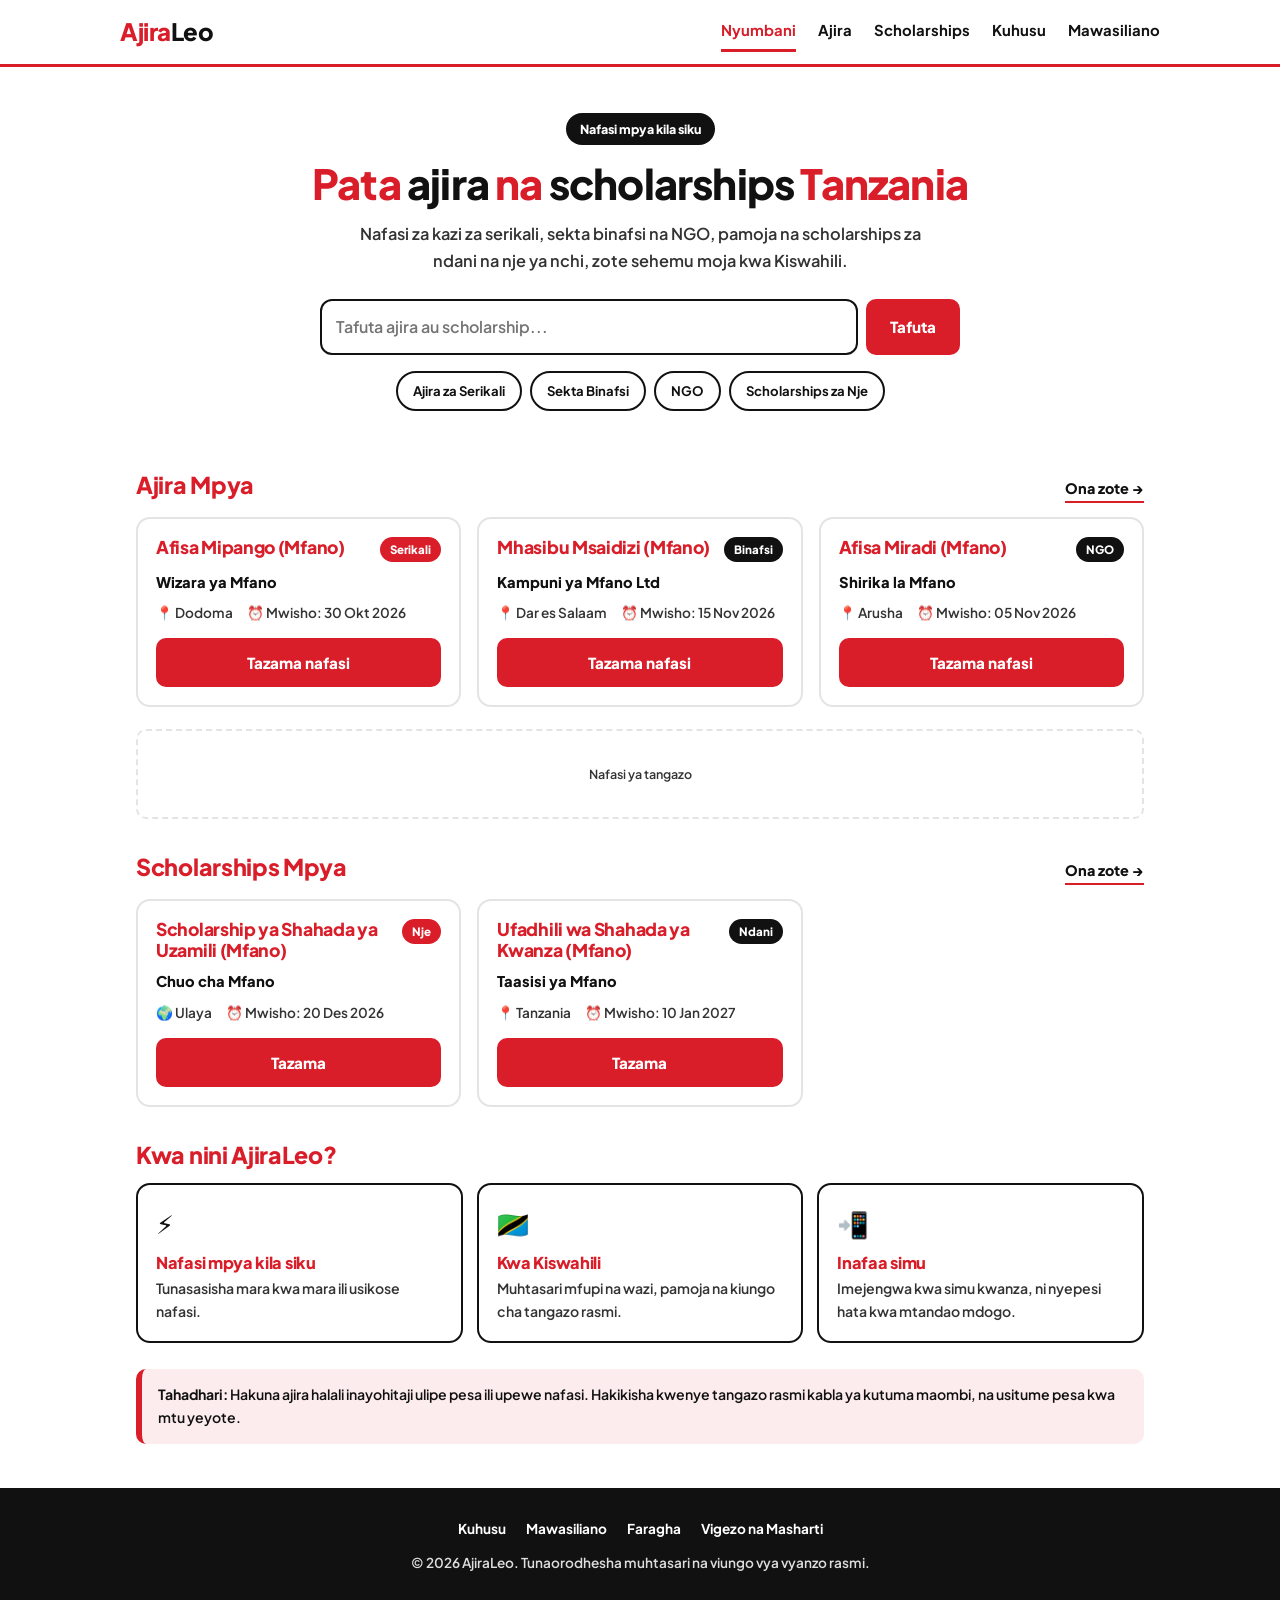
==== index.html @ f8494330 "Design na ukurasa wa mwanzo" ====
<!DOCTYPE html>
<html lang="sw">
<head>
  <meta charset="UTF-8">
  <meta name="viewport" content="width=device-width, initial-scale=1.0">
  <title>AjiraLeo | Ajira na Scholarships Tanzania</title>
  <meta name="description" content="Pata nafasi mpya za ajira na scholarships Tanzania kila siku. Ajira za serikali, sekta binafsi, NGO na scholarships za ndani na nje ya nchi.">
  <meta name="theme-color" content="#D91E2A">
  <link rel="icon" href="favicon.svg" type="image/svg+xml">
  <link rel="preconnect" href="https://fonts.googleapis.com">
  <link rel="preconnect" href="https://fonts.gstatic.com" crossorigin>
  <link href="https://fonts.googleapis.com/css2?family=Plus+Jakarta+Sans:wght@400;500;600;700;800&display=swap" rel="stylesheet">
  <link rel="stylesheet" href="css/style.css">
  <link rel="stylesheet" href="css/home.css">
  <link rel="stylesheet" href="css/responsive.css">
</head>
<body class="aj-has-bn">

  <!-- Header -->
  <header class="aj-header">
    <div class="aj-container aj-header-inner">
      <a class="aj-logo" href="index.html">Ajira<span>Leo</span></a>
      <button class="aj-menu-btn" type="button" aria-label="Fungua menyu" aria-expanded="false">☰</button>
      <nav class="aj-nav">
        <a href="index.html">Nyumbani</a>
        <a href="ajira.html">Ajira</a>
        <a href="scholarships.html">Scholarships</a>
        <a href="kuhusu.html">Kuhusu</a>
        <a href="mawasiliano.html">Mawasiliano</a>
      </nav>
    </div>
  </header>

  <!-- Hero -->
  <section class="aj-hero">
    <div class="aj-container">
      <span class="aj-pill">Nafasi mpya kila siku</span>
      <h1>Pata <span>ajira</span> na <span>scholarships</span> Tanzania</h1>
      <p>Nafasi za kazi za serikali, sekta binafsi na NGO, pamoja na scholarships za ndani na nje ya nchi, zote sehemu moja kwa Kiswahili.</p>

      <form class="aj-search" action="ajira.html" method="get">
        <input class="aj-input" type="search" name="q" placeholder="Tafuta ajira au scholarship..." aria-label="Tafuta">
        <button class="aj-btn" type="submit">Tafuta</button>
      </form>

      <div class="aj-chips">
        <a class="aj-chip" href="ajira.html?aina=serikali">Ajira za Serikali</a>
        <a class="aj-chip" href="ajira.html?aina=binafsi">Sekta Binafsi</a>
        <a class="aj-chip" href="ajira.html?aina=ngo">NGO</a>
        <a class="aj-chip" href="scholarships.html?aina=nje">Scholarships za Nje</a>
      </div>
    </div>
  </section>

  <main class="aj-container">

    <!-- Ajira mpya (kadi za mfano, zitabadilishwa na data halisi hatua ya 3) -->
    <div class="aj-section-head">
      <h2>Ajira Mpya</h2>
      <a href="ajira.html">Ona zote →</a>
    </div>
    <div class="aj-grid" id="aj-latest-jobs">
      <article class="aj-job">
        <div class="aj-job-top">
          <h3>Afisa Mipango (Mfano)</h3>
          <span class="aj-badge aj-badge-red">Serikali</span>
        </div>
        <p class="aj-job-org">Wizara ya Mfano</p>
        <div class="aj-meta"><span>📍 Dodoma</span><span>⏰ Mwisho: 30 Okt 2026</span></div>
        <a class="aj-btn" href="nafasi.html?id=1">Tazama nafasi</a>
      </article>
      <article class="aj-job">
        <div class="aj-job-top">
          <h3>Mhasibu Msaidizi (Mfano)</h3>
          <span class="aj-badge">Binafsi</span>
        </div>
        <p class="aj-job-org">Kampuni ya Mfano Ltd</p>
        <div class="aj-meta"><span>📍 Dar es Salaam</span><span>⏰ Mwisho: 15 Nov 2026</span></div>
        <a class="aj-btn" href="nafasi.html?id=2">Tazama nafasi</a>
      </article>
      <article class="aj-job">
        <div class="aj-job-top">
          <h3>Afisa Miradi (Mfano)</h3>
          <span class="aj-badge">NGO</span>
        </div>
        <p class="aj-job-org">Shirika la Mfano</p>
        <div class="aj-meta"><span>📍 Arusha</span><span>⏰ Mwisho: 05 Nov 2026</span></div>
        <a class="aj-btn" href="nafasi.html?id=3">Tazama nafasi</a>
      </article>
    </div>

    <div class="aj-ad">Nafasi ya tangazo</div>

    <!-- Scholarships mpya (mfano) -->
    <div class="aj-section-head">
      <h2>Scholarships Mpya</h2>
      <a href="scholarships.html">Ona zote →</a>
    </div>
    <div class="aj-grid" id="aj-latest-scholarships">
      <article class="aj-job">
        <div class="aj-job-top">
          <h3>Scholarship ya Shahada ya Uzamili (Mfano)</h3>
          <span class="aj-badge aj-badge-red">Nje</span>
        </div>
        <p class="aj-job-org">Chuo cha Mfano</p>
        <div class="aj-meta"><span>🌍 Ulaya</span><span>⏰ Mwisho: 20 Des 2026</span></div>
        <a class="aj-btn" href="scholarships.html">Tazama</a>
      </article>
      <article class="aj-job">
        <div class="aj-job-top">
          <h3>Ufadhili wa Shahada ya Kwanza (Mfano)</h3>
          <span class="aj-badge">Ndani</span>
        </div>
        <p class="aj-job-org">Taasisi ya Mfano</p>
        <div class="aj-meta"><span>📍 Tanzania</span><span>⏰ Mwisho: 10 Jan 2027</span></div>
        <a class="aj-btn" href="scholarships.html">Tazama</a>
      </article>
    </div>

    <!-- Kwa nini AjiraLeo -->
    <div class="aj-section-head"><h2>Kwa nini AjiraLeo?</h2></div>
    <div class="aj-features">
      <div class="aj-feature">
        <div class="aj-feature-icon">⚡</div>
        <h3>Nafasi mpya kila siku</h3>
        <p>Tunasasisha mara kwa mara ili usikose nafasi.</p>
      </div>
      <div class="aj-feature">
        <div class="aj-feature-icon">🇹🇿</div>
        <h3>Kwa Kiswahili</h3>
        <p>Muhtasari mfupi na wazi, pamoja na kiungo cha tangazo rasmi.</p>
      </div>
      <div class="aj-feature">
        <div class="aj-feature-icon">📲</div>
        <h3>Inafaa simu</h3>
        <p>Imejengwa kwa simu kwanza, ni nyepesi hata kwa mtandao mdogo.</p>
      </div>
    </div>

    <div class="aj-notice">
      <strong>Tahadhari:</strong> Hakuna ajira halali inayohitaji ulipe pesa ili upewe nafasi. Hakikisha kwenye tangazo rasmi kabla ya kutuma maombi, na usitume pesa kwa mtu yeyote.
    </div>

  </main>

  <!-- Footer -->
  <footer class="aj-footer">
    <div class="aj-container">
      <div class="aj-footer-links">
        <a href="kuhusu.html">Kuhusu</a>
        <a href="mawasiliano.html">Mawasiliano</a>
        <a href="faragha.html">Faragha</a>
        <a href="vigezo.html">Vigezo na Masharti</a>
      </div>
      <p>© <span id="aj-year">2026</span> AjiraLeo. Tunaorodhesha muhtasari na viungo vya vyanzo rasmi.</p>
    </div>
  </footer>

  <!-- Bottom navigation (simu tu) -->
  <nav class="aj-bottom-nav" aria-label="Menyu ya chini">
    <a href="index.html" class="aj-bn-item">
      <svg viewBox="0 0 24 24" fill="none" stroke="currentColor" stroke-width="2" stroke-linecap="round" stroke-linejoin="round"><path d="M3 11l9-8 9 8"/><path d="M5 10v10h5v-6h4v6h5V10"/></svg>
      <span>Nyumbani</span>
    </a>
    <a href="ajira.html" class="aj-bn-item">
      <svg viewBox="0 0 24 24" fill="none" stroke="currentColor" stroke-width="2" stroke-linecap="round" stroke-linejoin="round"><rect x="3" y="7" width="18" height="13" rx="2"/><path d="M8 7V5a2 2 0 0 1 2-2h4a2 2 0 0 1 2 2v2"/><path d="M3 13h18"/></svg>
      <span>Ajira</span>
    </a>
    <a href="scholarships.html" class="aj-bn-item">
      <svg viewBox="0 0 24 24" fill="none" stroke="currentColor" stroke-width="2" stroke-linecap="round" stroke-linejoin="round"><path d="M2 9l10-5 10 5-10 5z"/><path d="M6 11v5c0 1.5 3 3 6 3s6-1.5 6-3v-5"/></svg>
      <span>Scholarships</span>
    </a>
    <a href="mawasiliano.html" class="aj-bn-item">
      <svg viewBox="0 0 24 24" fill="none" stroke="currentColor" stroke-width="2" stroke-linecap="round" stroke-linejoin="round"><rect x="3" y="5" width="18" height="14" rx="2"/><path d="M3 7l9 6 9-6"/></svg>
      <span>Mawasiliano</span>
    </a>
  </nav>

  <script src="js/main.js"></script>
</body>
</html>
---- css/style.css ----
/* ==========================================================
   AjiraLeo — style.css (kamili)
   ========================================================== */
:root {
  --aj-red: #D91E2A;
  --aj-red-dark: #B01520;
  --aj-red-soft: #FDECEE;
  --aj-black: #111111;
  --aj-text: #111111;
  --aj-text-2: #333333;
  --aj-bg: #FFFFFF;
  --aj-gray: #F5F5F5;
  --aj-border: #E4E4E4;
  --aj-radius: 14px;
  --aj-shadow: 0 4px 16px rgba(0, 0, 0, 0.07);
}

*, *::before, *::after { box-sizing: border-box; margin: 0; padding: 0; }
html { scroll-behavior: smooth; }

body {
  font-family: 'Plus Jakarta Sans', system-ui, -apple-system, 'Segoe UI', sans-serif;
  background: var(--aj-bg);
  color: var(--aj-text);
  font-weight: 600;
  line-height: 1.65;
  -webkit-text-size-adjust: 100%;
}

img { max-width: 100%; display: block; }
a { color: var(--aj-red); text-decoration: none; }
a:hover { color: var(--aj-red-dark); }
h1, h2, h3 { color: var(--aj-red); font-weight: 800; line-height: 1.2; letter-spacing: -0.3px; }
p { color: var(--aj-text); }

.aj-container { max-width: 1040px; margin: 0 auto; padding: 0 16px; }
.aj-hidden { display: none; }

/* ---------- Header ---------- */
.aj-header { background: #fff; border-bottom: 3px solid var(--aj-red); position: sticky; top: 0; z-index: 40; }
.aj-header-inner { display: flex; justify-content: space-between; align-items: center; padding: 12px 0; }
.aj-logo { font-weight: 800; font-size: 1.5rem; color: var(--aj-red); letter-spacing: -0.5px; }
.aj-logo span { color: var(--aj-black); }
.aj-logo:hover { color: var(--aj-red); }

.aj-nav { display: flex; gap: 22px; }
.aj-nav a {
  color: var(--aj-black); font-size: 0.93rem; font-weight: 700;
  padding: 6px 0; border-bottom: 3px solid transparent;
}
.aj-nav a:hover, .aj-nav a.aj-active { color: var(--aj-red); border-bottom-color: var(--aj-red); }

.aj-menu-btn {
  display: none; background: #fff; border: 2px solid var(--aj-black); color: var(--aj-black);
  font: inherit; font-size: 1.2rem; line-height: 1; padding: 6px 12px; border-radius: 10px; cursor: pointer;
}

/* ---------- Breadcrumb na kichwa cha ukurasa ---------- */
.aj-breadcrumb { padding: 14px 0 0; font-size: 0.82rem; color: var(--aj-text-2); }
.aj-breadcrumb a { color: var(--aj-text-2); }
.aj-breadcrumb a:hover { color: var(--aj-red); }
.aj-page-head { padding: 22px 0 10px; }
.aj-page-head h1 { font-size: 2rem; }
.aj-page-head p { margin-top: 8px; color: var(--aj-text-2); }

/* ---------- Vitufe ---------- */
.aj-btn {
  display: inline-block; padding: 12px 22px; font: inherit; font-weight: 800; font-size: 0.95rem;
  text-align: center; cursor: pointer;
  background: var(--aj-red); color: #fff; border: 2px solid var(--aj-red); border-radius: 10px;
}
.aj-btn:hover { background: var(--aj-red-dark); border-color: var(--aj-red-dark); color: #fff; }
.aj-btn-dark { background: var(--aj-black); border-color: var(--aj-black); }
.aj-btn-dark:hover { background: #333; border-color: #333; }
.aj-btn-outline { background: #fff; color: var(--aj-red); }
.aj-btn-outline:hover { background: var(--aj-red); color: #fff; }

/* ---------- Kadi ---------- */
.aj-card {
  background: #fff; border: 2px solid var(--aj-border); border-radius: var(--aj-radius);
  padding: 22px; margin-bottom: 20px;
}
.aj-card h2 { font-size: 1.25rem; margin-bottom: 10px; }
.aj-card h3 { font-size: 1.05rem; margin: 16px 0 6px; }
.aj-card p { margin-bottom: 10px; }
.aj-card ul, .aj-card ol { margin: 0 0 12px 20px; }

/* ---------- Sehemu na vichwa ---------- */
.aj-section-head { display: flex; justify-content: space-between; align-items: baseline; gap: 12px; margin: 34px 0 14px; }
.aj-section-head h2 { font-size: 1.45rem; }
.aj-section-head a { font-size: 0.9rem; font-weight: 800; color: var(--aj-black); border-bottom: 2px solid var(--aj-red); }
.aj-section-head a:hover { color: var(--aj-red); }

.aj-grid { display: grid; grid-template-columns: repeat(auto-fill, minmax(290px, 1fr)); gap: 16px; }

/* ---------- Kadi ya nafasi ---------- */
.aj-job {
  background: #fff; border: 2px solid var(--aj-border); border-radius: var(--aj-radius);
  padding: 18px; display: flex; flex-direction: column; gap: 8px;
}
.aj-job:hover { border-color: var(--aj-red); box-shadow: var(--aj-shadow); }
.aj-job-top { display: flex; justify-content: space-between; align-items: flex-start; gap: 10px; }
.aj-job h3 { font-size: 1.1rem; margin: 0; }
.aj-job-org { font-weight: 800; color: var(--aj-black); font-size: 0.92rem; }
.aj-meta { display: flex; flex-wrap: wrap; gap: 6px 14px; font-size: 0.85rem; color: var(--aj-text-2); }
.aj-job .aj-btn { margin-top: 6px; padding: 10px 18px; }

.aj-badge {
  display: inline-block; white-space: nowrap; font-size: 0.72rem; font-weight: 800;
  padding: 3px 10px; border-radius: 999px; background: var(--aj-black); color: #fff;
}
.aj-badge-red { background: var(--aj-red); }

/* ---------- Tafuta na vichujio ---------- */
.aj-search { display: flex; gap: 8px; }
.aj-input, .aj-select, .aj-textarea {
  width: 100%; padding: 13px 14px; font: inherit; font-size: 1rem; font-weight: 600;
  border: 2px solid var(--aj-black); border-radius: 12px; background: #fff; color: var(--aj-text);
}
.aj-input:focus, .aj-select:focus, .aj-textarea:focus { outline: none; border-color: var(--aj-red); box-shadow: 0 0 0 3px rgba(217, 30, 42, 0.15); }
.aj-textarea { min-height: 140px; resize: vertical; }
.aj-field { margin-bottom: 16px; }
.aj-label { display: block; font-weight: 800; font-size: 0.9rem; margin-bottom: 6px; }

.aj-chips { display: flex; flex-wrap: wrap; gap: 8px; }
.aj-chip {
  padding: 7px 15px; border: 2px solid var(--aj-black); border-radius: 999px;
  color: var(--aj-black); background: #fff; font-size: 0.82rem; font-weight: 700;
}
.aj-chip:hover, .aj-chip.aj-chip-on { background: var(--aj-red); border-color: var(--aj-red); color: #fff; }

/* ---------- Taarifa, tangazo, tupu ---------- */
.aj-notice {
  background: var(--aj-red-soft); border-left: 6px solid var(--aj-red);
  border-radius: 10px; padding: 14px 16px; font-size: 0.88rem; margin: 26px 0;
}
.aj-ad {
  min-height: 90px; margin: 22px 0; border: 2px dashed var(--aj-border); border-radius: 10px;
  display: flex; align-items: center; justify-content: center; color: var(--aj-text-2); font-size: 0.78rem;
}
.aj-empty { text-align: center; padding: 34px 16px; border: 2px dashed var(--aj-border); border-radius: var(--aj-radius); }

/* ---------- Footer ---------- */
.aj-footer { background: var(--aj-black); color: #fff; padding: 30px 0; margin-top: 44px; font-size: 0.85rem; text-align: center; }
.aj-footer p { color: #ddd; }
.aj-footer-links { display: flex; flex-wrap: wrap; justify-content: center; gap: 8px 20px; margin-bottom: 12px; }
.aj-footer a { color: #fff; font-weight: 700; }
.aj-footer a:hover { color: var(--aj-red); }
---- css/home.css ----
/* ==========================================================
   AjiraLeo — home.css (index.html pekee)
   ========================================================== */
.aj-hero { padding: 46px 0 26px; text-align: center; }
.aj-pill {
  display: inline-block; background: var(--aj-black); color: #fff;
  font-size: 0.78rem; font-weight: 800; padding: 6px 14px; border-radius: 999px; margin-bottom: 16px;
}
.aj-hero h1 { font-size: 2.6rem; line-height: 1.1; letter-spacing: -0.8px; }
.aj-hero h1 span { color: var(--aj-black); }
.aj-hero p { max-width: 580px; margin: 14px auto 0; font-size: 1.02rem; color: var(--aj-text-2); }

.aj-hero .aj-search { max-width: 640px; margin: 24px auto 0; }
.aj-hero .aj-chips { justify-content: center; margin-top: 16px; }

.aj-features { display: grid; grid-template-columns: repeat(auto-fit, minmax(220px, 1fr)); gap: 14px; margin-top: 8px; }
.aj-feature { border: 2px solid var(--aj-black); border-radius: var(--aj-radius); padding: 18px; background: #fff; }
.aj-feature-icon { font-size: 1.6rem; }
.aj-feature h3 { font-size: 1.02rem; margin: 8px 0 4px; }
.aj-feature p { font-size: 0.88rem; color: var(--aj-text-2); }

@media (max-width: 480px) {
  .aj-hero h1 { font-size: 1.9rem; }
  .aj-hero p { font-size: 0.95rem; }
}
---- css/responsive.css ----
/* ==========================================================
   AjiraLeo — responsive.css (kamili)
   Pakia BAADA ya style.css na home.css
   ========================================================== */
html, body { max-width: 100%; overflow-x: hidden; }
a, button { -webkit-tap-highlight-color: transparent; }

/* Bottom nav hufichwa kwenye skrini kubwa */
.aj-bottom-nav { display: none; }

@media (max-width: 768px) {
  .aj-container { padding: 0 14px; }
  .aj-page-head h1 { font-size: 1.6rem; }
  .aj-card { padding: 18px; }
  .aj-grid { grid-template-columns: 1fr; }
  .aj-input, .aj-select, .aj-textarea { font-size: 16px; min-height: 50px; }
  .aj-section-head h2 { font-size: 1.25rem; }

  /* Menyu ya juu (kitufe cha ☰) */
  .aj-menu-btn { display: block; }
  .aj-nav {
    display: none; position: absolute; top: 100%; left: 0; right: 0; z-index: 45;
    flex-direction: column; gap: 0; background: #fff;
    border-bottom: 3px solid var(--aj-red); padding: 6px 16px 12px;
    box-shadow: 0 10px 22px rgba(0, 0, 0, 0.10);
  }
  .aj-nav.aj-open { display: flex; }
  .aj-nav a { padding: 13px 0; border-bottom: 1px solid var(--aj-border); }
  .aj-nav a:hover, .aj-nav a.aj-active { border-bottom-color: var(--aj-border); }

  /* Utafutaji wa ukurasa wa mwanzo */
  .aj-hero { padding: 30px 0 20px; }
  .aj-search { flex-direction: column; }
  .aj-search .aj-btn { width: 100%; min-height: 50px; }

  /* Bottom navigation (icons chini) */
  .aj-bottom-nav {
    display: flex; justify-content: space-around;
    position: fixed; left: 0; right: 0; bottom: 0; z-index: 50;
    background: #fff; border-top: 3px solid var(--aj-red);
    box-shadow: 0 -6px 20px rgba(0, 0, 0, 0.10);
    padding: 6px 6px calc(6px + env(safe-area-inset-bottom, 0px));
  }
  .aj-bn-item {
    flex: 1; display: flex; flex-direction: column; align-items: center; gap: 3px;
    min-height: 54px; padding: 7px 2px; border-radius: 14px;
    color: var(--aj-black); font-size: 0.7rem; font-weight: 800;
  }
  .aj-bn-item svg { width: 24px; height: 24px; }
  .aj-bn-item:hover { color: var(--aj-black); }
  .aj-bn-item:active { background: var(--aj-red-soft); }
  .aj-bn-item.aj-bn-active { color: var(--aj-red); background: var(--aj-red-soft); }

  body.aj-has-bn .aj-footer { padding-bottom: calc(96px + env(safe-area-inset-bottom, 0px)); }
}

@media (max-width: 380px) {
  .aj-logo { font-size: 1.25rem; }
  .aj-bn-item { font-size: 0.64rem; }
}

@media (prefers-reduced-motion: reduce) {
  html { scroll-behavior: auto; }
  * { transition: none !important; }
}
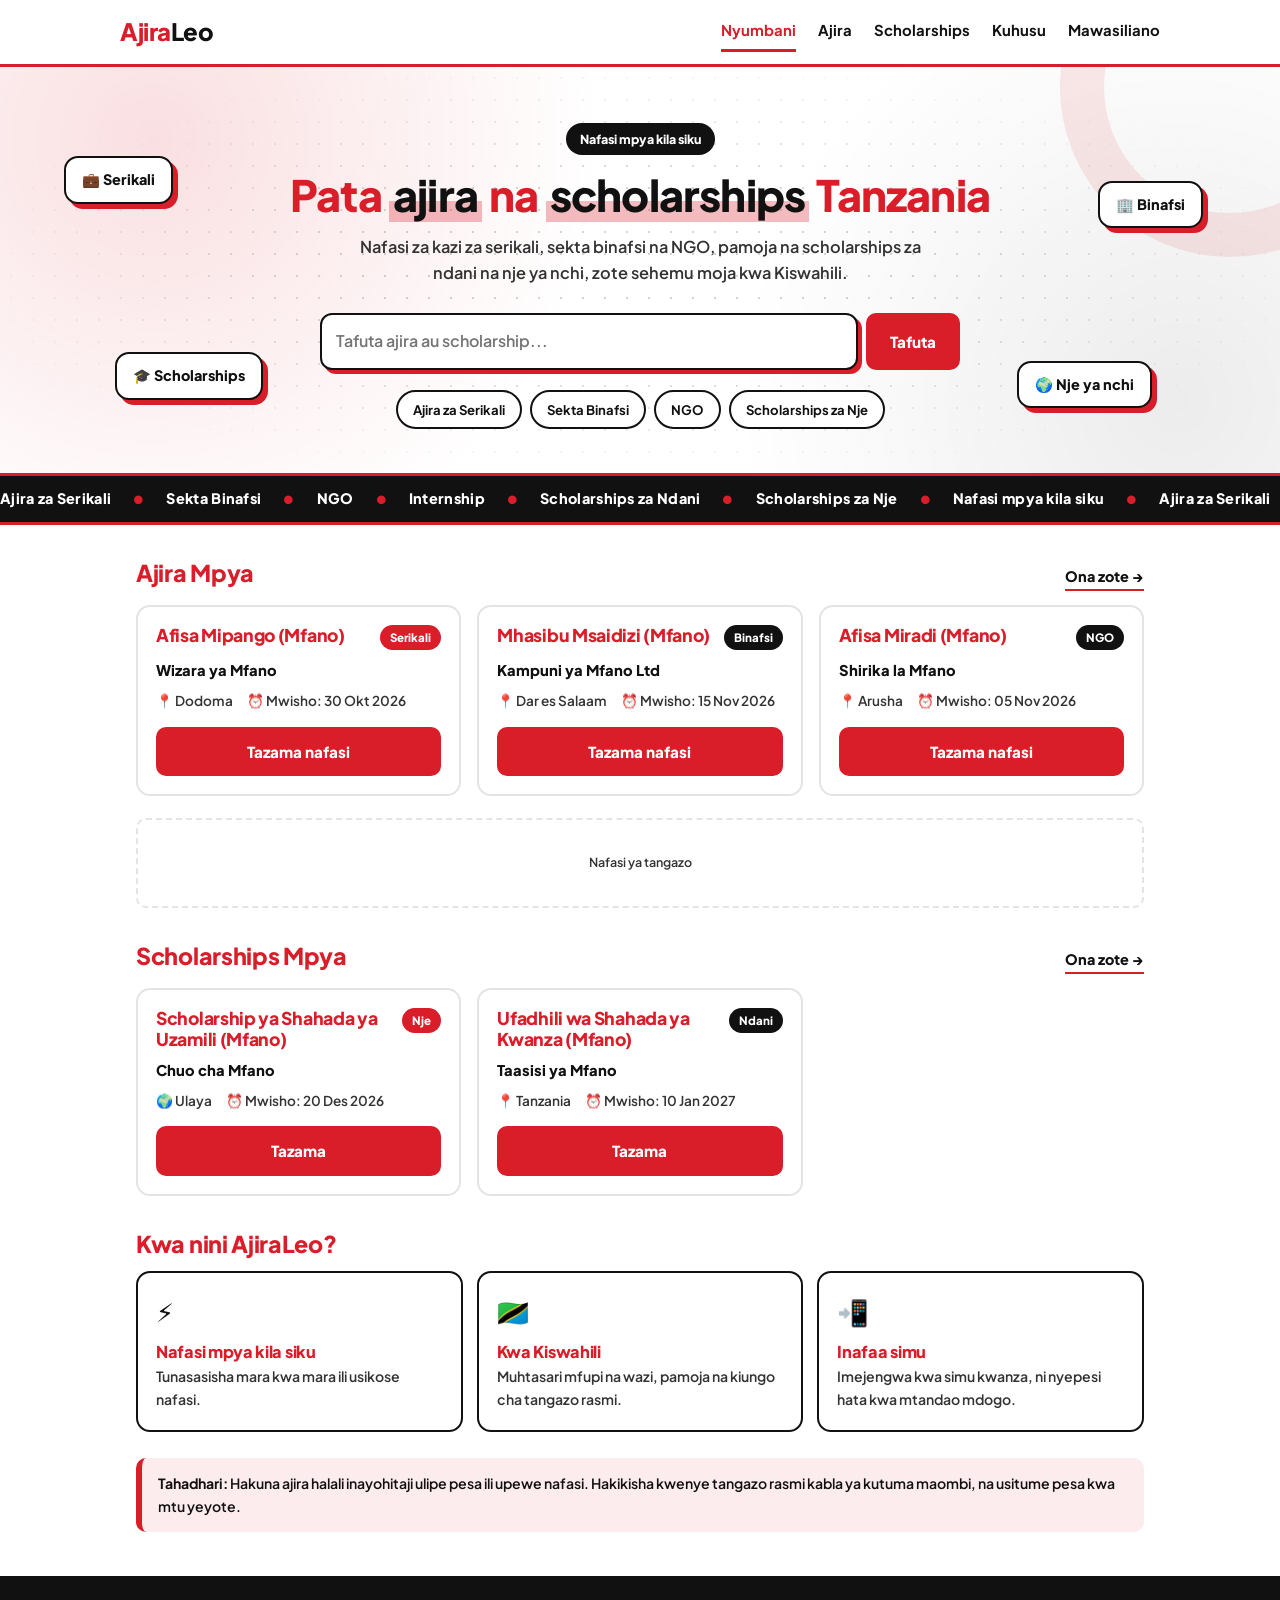
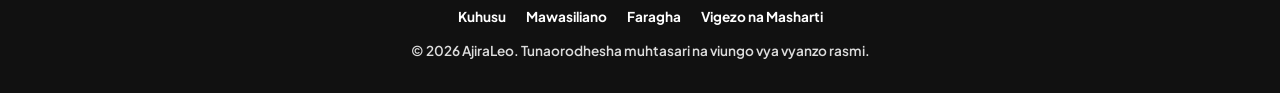
==== commit 44ea7f80: "Ongeza hero.css na hero mpya" ====
--- a/index.html
+++ b/index.html
@@ -12,6 +12,7 @@
   <link href="https://fonts.googleapis.com/css2?family=Plus+Jakarta+Sans:wght@400;500;600;700;800&display=swap" rel="stylesheet">
   <link rel="stylesheet" href="css/style.css">
   <link rel="stylesheet" href="css/home.css">
+  <link rel="stylesheet" href="css/hero.css">
   <link rel="stylesheet" href="css/responsive.css">
 </head>
 <body class="aj-has-bn">
@@ -33,6 +34,11 @@
 
   <!-- Hero -->
   <section class="aj-hero">
+    <span class="aj-float aj-float-1">💼 Serikali</span>
+    <span class="aj-float aj-float-2">🎓 Scholarships</span>
+    <span class="aj-float aj-float-3">🏢 Binafsi</span>
+    <span class="aj-float aj-float-4">🌍 Nje ya nchi</span>
+
     <div class="aj-container">
       <span class="aj-pill">Nafasi mpya kila siku</span>
       <h1>Pata <span>ajira</span> na <span>scholarships</span> Tanzania</h1>
@@ -51,6 +57,30 @@
       </div>
     </div>
   </section>
+
+  <!-- Mstari unaotembea -->
+  <div class="aj-marquee" aria-hidden="true">
+    <div class="aj-marquee-track">
+      <div class="aj-marquee-group">
+        <span>Ajira za Serikali</span><span class="aj-dot">●</span>
+        <span>Sekta Binafsi</span><span class="aj-dot">●</span>
+        <span>NGO</span><span class="aj-dot">●</span>
+        <span>Internship</span><span class="aj-dot">●</span>
+        <span>Scholarships za Ndani</span><span class="aj-dot">●</span>
+        <span>Scholarships za Nje</span><span class="aj-dot">●</span>
+        <span>Nafasi mpya kila siku</span><span class="aj-dot">●</span>
+      </div>
+      <div class="aj-marquee-group">
+        <span>Ajira za Serikali</span><span class="aj-dot">●</span>
+        <span>Sekta Binafsi</span><span class="aj-dot">●</span>
+        <span>NGO</span><span class="aj-dot">●</span>
+        <span>Internship</span><span class="aj-dot">●</span>
+        <span>Scholarships za Ndani</span><span class="aj-dot">●</span>
+        <span>Scholarships za Nje</span><span class="aj-dot">●</span>
+        <span>Nafasi mpya kila siku</span><span class="aj-dot">●</span>
+      </div>
+    </div>
+  </div>
 
   <main class="aj-container">
 
--- a/css/home.css
+++ b/css/home.css
@@ -1,25 +1,8 @@
 /* ==========================================================
-   AjiraLeo — home.css (index.html pekee)
+   AjiraLeo — home.css (sehemu za index.html nje ya hero)
    ========================================================== */
-.aj-hero { padding: 46px 0 26px; text-align: center; }
-.aj-pill {
-  display: inline-block; background: var(--aj-black); color: #fff;
-  font-size: 0.78rem; font-weight: 800; padding: 6px 14px; border-radius: 999px; margin-bottom: 16px;
-}
-.aj-hero h1 { font-size: 2.6rem; line-height: 1.1; letter-spacing: -0.8px; }
-.aj-hero h1 span { color: var(--aj-black); }
-.aj-hero p { max-width: 580px; margin: 14px auto 0; font-size: 1.02rem; color: var(--aj-text-2); }
-
-.aj-hero .aj-search { max-width: 640px; margin: 24px auto 0; }
-.aj-hero .aj-chips { justify-content: center; margin-top: 16px; }
-
 .aj-features { display: grid; grid-template-columns: repeat(auto-fit, minmax(220px, 1fr)); gap: 14px; margin-top: 8px; }
 .aj-feature { border: 2px solid var(--aj-black); border-radius: var(--aj-radius); padding: 18px; background: #fff; }
 .aj-feature-icon { font-size: 1.6rem; }
 .aj-feature h3 { font-size: 1.02rem; margin: 8px 0 4px; }
-.aj-feature p { font-size: 0.88rem; color: var(--aj-text-2); }
-
-@media (max-width: 480px) {
-  .aj-hero h1 { font-size: 1.9rem; }
-  .aj-hero p { font-size: 0.95rem; }
-}+.aj-feature p { font-size: 0.88rem; color: var(--aj-text-2); }
--- a/css/hero.css
+++ b/css/hero.css
@@ -0,0 +1,90 @@
+/* ==========================================================
+   AjiraLeo — hero.css (hero ya index.html + mstari unaotembea)
+   ========================================================== */
+
+/* ---------- Hero ---------- */
+.aj-hero {
+  position: relative; isolation: isolate; overflow: hidden;
+  padding: 56px 0 44px; text-align: center;
+  background:
+    radial-gradient(circle at 12% 18%, rgba(217, 30, 42, 0.14) 0, transparent 38%),
+    radial-gradient(circle at 92% 82%, rgba(17, 17, 17, 0.08) 0, transparent 36%),
+    #FFFFFF;
+}
+/* Muundo wa vidoti unaofifia kingoni */
+.aj-hero::before {
+  content: ''; position: absolute; inset: 0; z-index: -1;
+  background-image: radial-gradient(rgba(17, 17, 17, 0.18) 1.3px, transparent 1.3px);
+  background-size: 22px 22px;
+  -webkit-mask-image: radial-gradient(ellipse at center, #000 30%, transparent 78%);
+  mask-image: radial-gradient(ellipse at center, #000 30%, transparent 78%);
+}
+/* Pete nyekundu juu kulia */
+.aj-hero::after {
+  content: ''; position: absolute; z-index: -1; top: -150px; right: -120px;
+  width: 340px; height: 340px; border-radius: 50%;
+  border: 44px solid rgba(217, 30, 42, 0.10);
+}
+.aj-hero .aj-container { position: relative; z-index: 1; }
+
+.aj-pill {
+  display: inline-block; background: var(--aj-black); color: #fff;
+  font-size: 0.78rem; font-weight: 800; padding: 6px 14px; border-radius: 999px; margin-bottom: 16px;
+}
+.aj-hero h1 { font-size: 2.7rem; line-height: 1.12; letter-spacing: -0.8px; }
+.aj-hero h1 span {
+  color: var(--aj-black); padding: 0 4px;
+  background: linear-gradient(transparent 62%, rgba(217, 30, 42, 0.30) 62%);
+  -webkit-box-decoration-break: clone; box-decoration-break: clone;
+}
+.aj-hero p { max-width: 580px; margin: 14px auto 0; font-size: 1.02rem; color: var(--aj-text-2); }
+
+.aj-hero .aj-search { max-width: 640px; margin: 26px auto 0; }
+.aj-hero .aj-search .aj-input { box-shadow: 4px 4px 0 var(--aj-red); }
+.aj-hero .aj-chips { justify-content: center; margin-top: 20px; }
+
+/* ---------- Kadi zinazoelea (skrini kubwa tu) ---------- */
+.aj-float {
+  position: absolute; z-index: 0;
+  background: #fff; color: var(--aj-black); border: 2px solid var(--aj-black);
+  border-radius: 14px; padding: 10px 16px; font-weight: 800; font-size: 0.9rem;
+  box-shadow: 5px 5px 0 var(--aj-red);
+  animation: aj-bob 5s ease-in-out infinite;
+}
+.aj-float-1 { left: 5%; top: 22%; }
+.aj-float-2 { left: 9%; bottom: 18%; animation-delay: -1.5s; }
+.aj-float-3 { right: 6%; top: 28%; animation-delay: -3s; }
+.aj-float-4 { right: 10%; bottom: 16%; animation-delay: -2s; }
+@keyframes aj-bob {
+  0%, 100% { transform: translateY(0); }
+  50% { transform: translateY(-10px); }
+}
+@media (max-width: 999px) {
+  .aj-float { display: none; }
+}
+
+/* ---------- Mstari mweusi unaotembea ---------- */
+.aj-marquee {
+  background: var(--aj-black); color: #fff; overflow: hidden;
+  border-top: 3px solid var(--aj-red); border-bottom: 3px solid var(--aj-red);
+  padding: 11px 0;
+}
+.aj-marquee-track { display: flex; width: max-content; animation: aj-scroll 30s linear infinite; }
+.aj-marquee-group { display: flex; align-items: center; gap: 22px; padding-right: 22px; flex-shrink: 0; }
+.aj-marquee-group span { font-weight: 800; font-size: 0.9rem; white-space: nowrap; letter-spacing: 0.3px; }
+.aj-marquee-group .aj-dot { color: var(--aj-red); font-size: 0.7rem; }
+@keyframes aj-scroll {
+  to { transform: translateX(-50%); }
+}
+
+/* ---------- Simu ---------- */
+@media (max-width: 480px) {
+  .aj-hero h1 { font-size: 1.95rem; }
+  .aj-hero p { font-size: 0.95rem; }
+  .aj-hero::after { width: 240px; height: 240px; border-width: 32px; top: -110px; right: -100px; }
+}
+
+/* ---------- Kupunguza mwendo kwa wanaopendelea ---------- */
+@media (prefers-reduced-motion: reduce) {
+  .aj-float, .aj-marquee-track { animation: none; }
+}
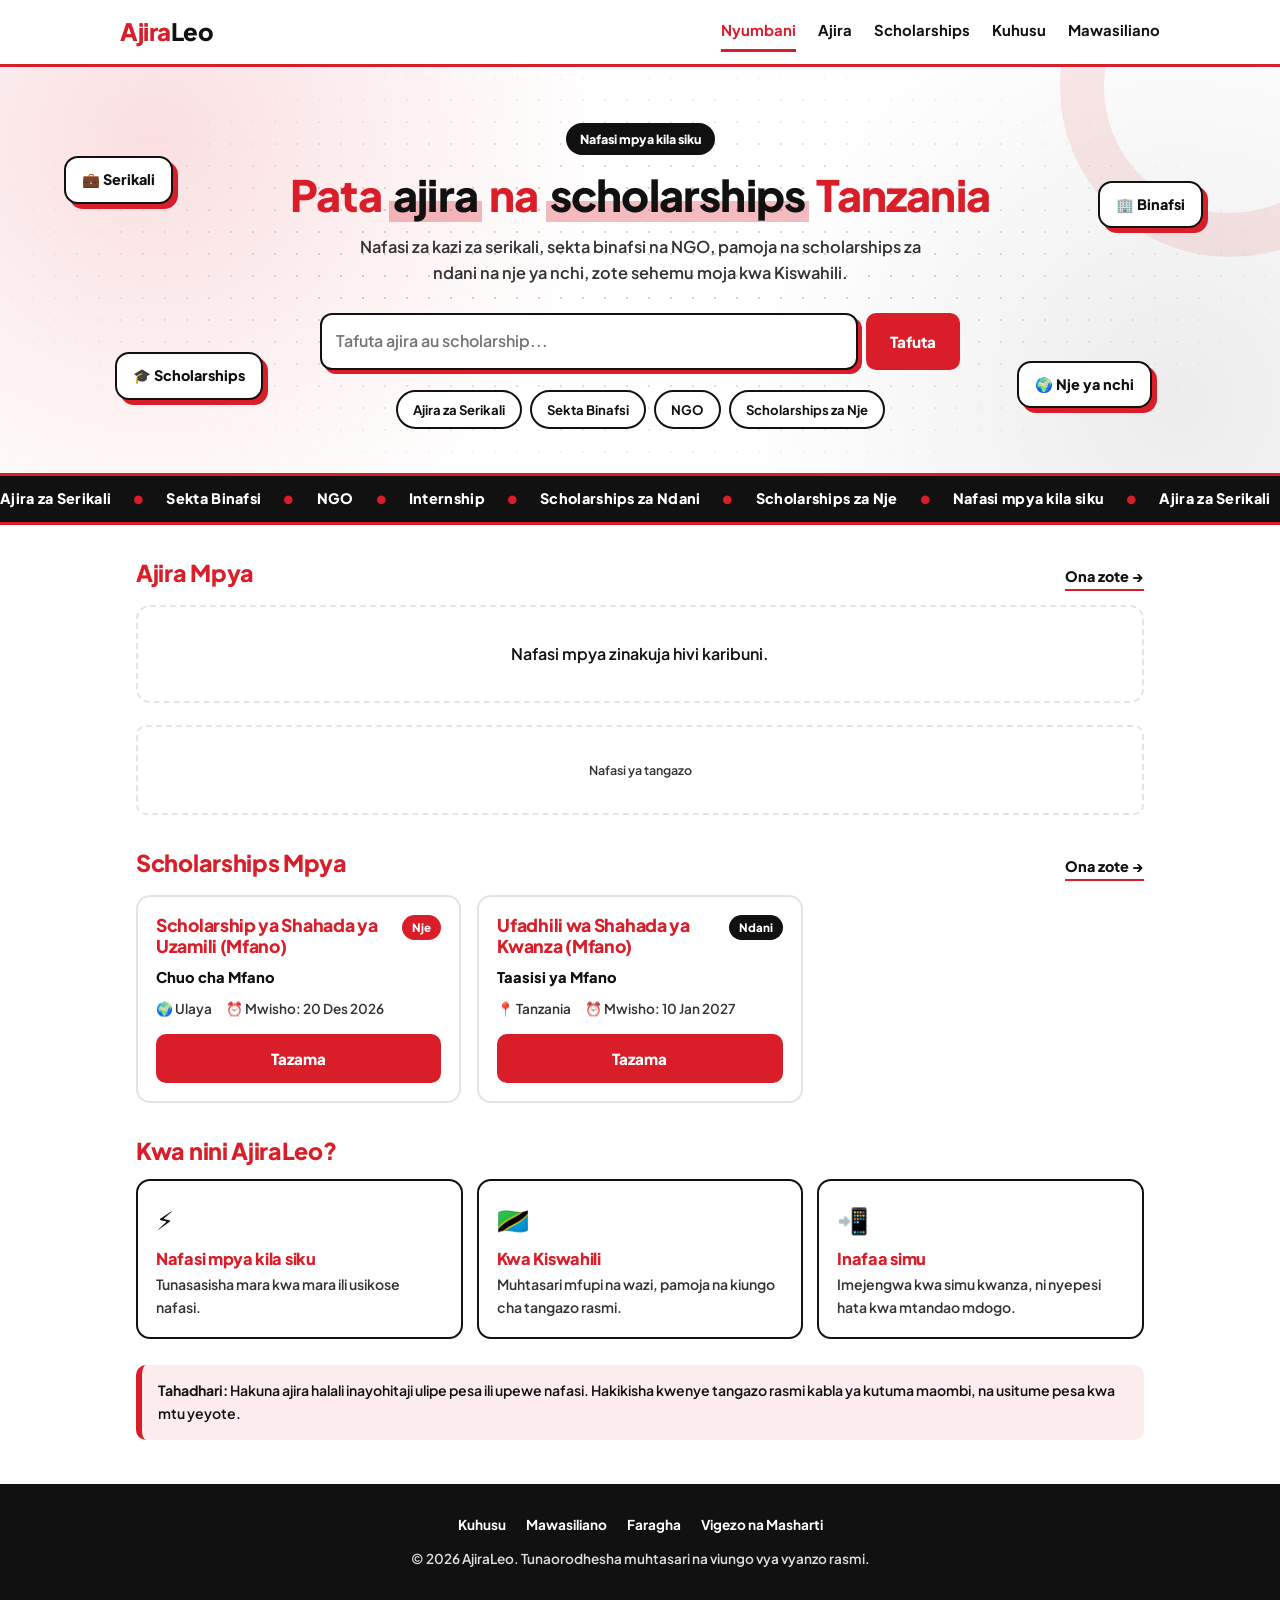
==== commit ddc521eb: "Ajira: jobs.json, ajira.html, nafasi.html" ====
--- a/index.html
+++ b/index.html
@@ -207,5 +207,6 @@
   </nav>
 
   <script src="js/main.js"></script>
+  <script src="js/jobs.js"></script>
 </body>
 </html>
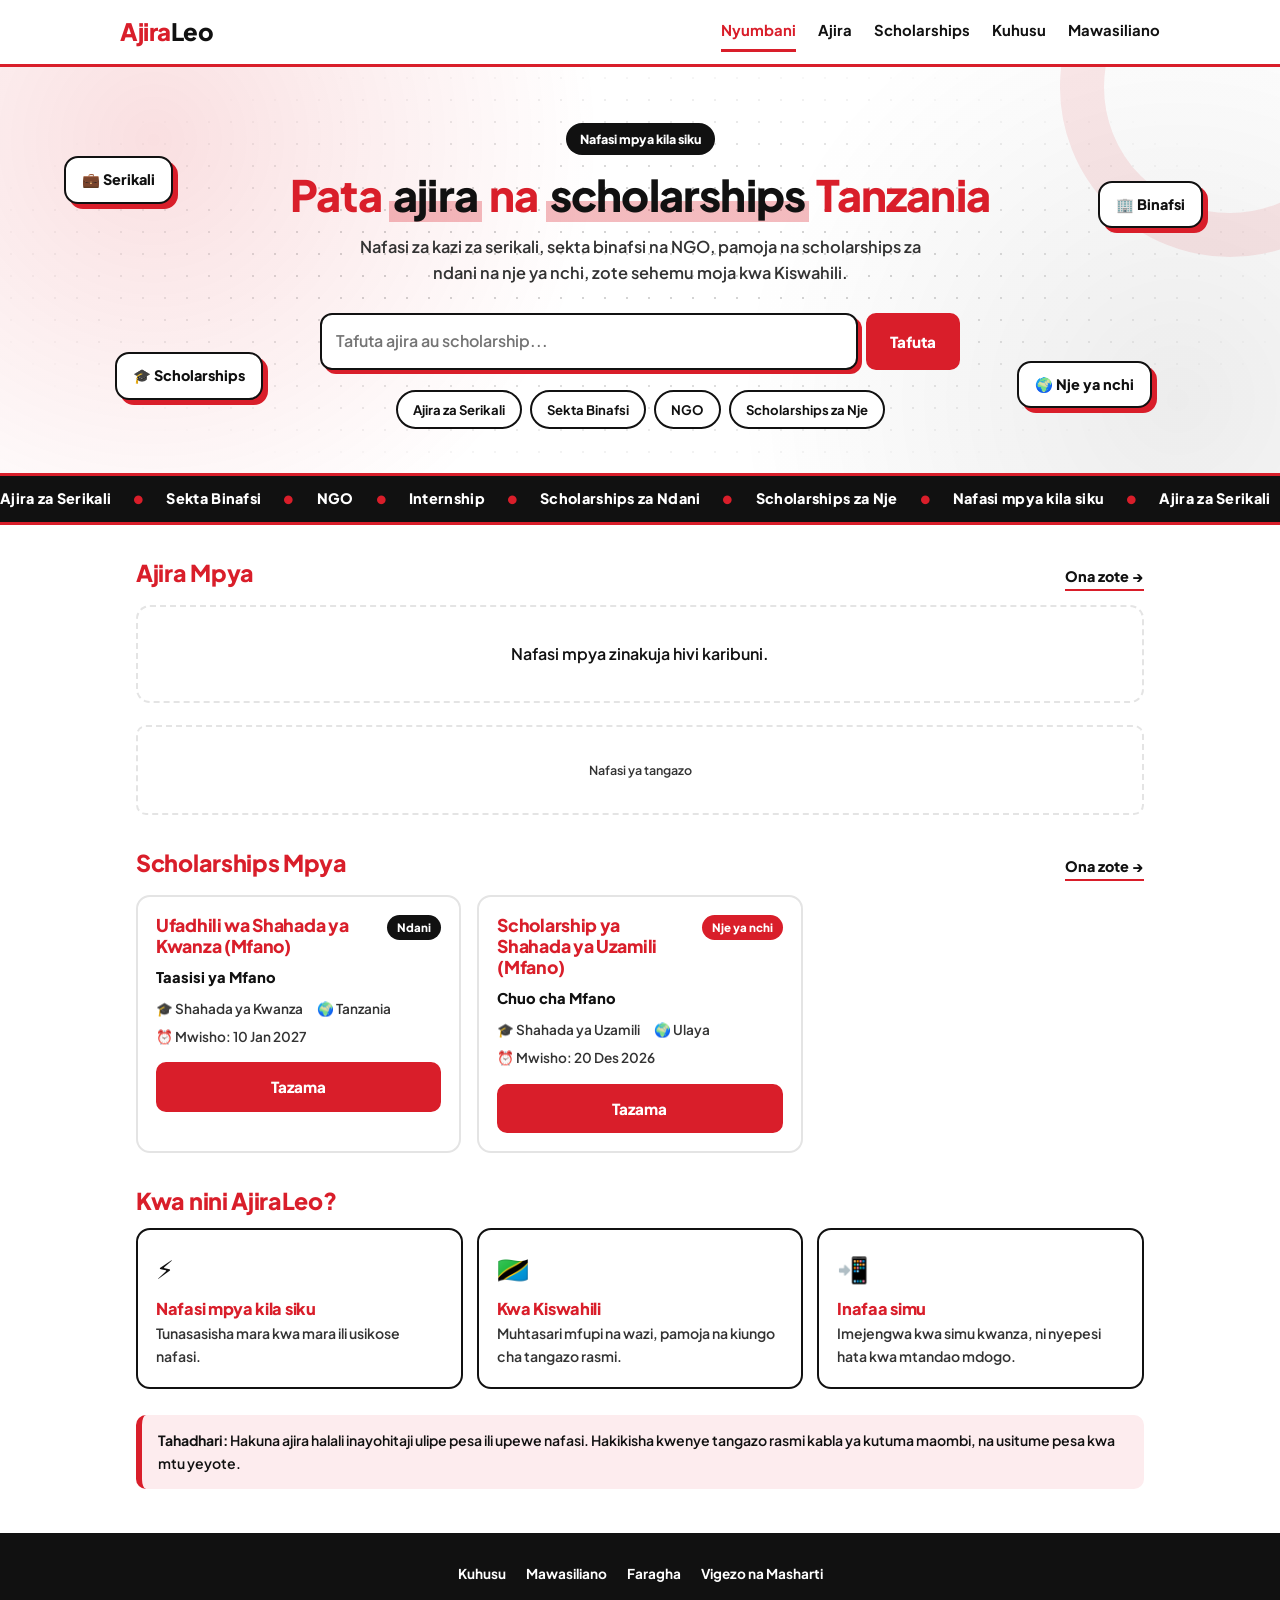
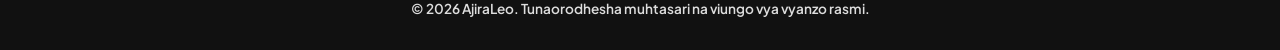
==== commit 508b24f7: "Scholarships: json, ukurasa na script" ====
--- a/index.html
+++ b/index.html
@@ -208,5 +208,6 @@
 
   <script src="js/main.js"></script>
   <script src="js/jobs.js"></script>
+  <script src="js/scholarships.js"></script>
 </body>
 </html>
